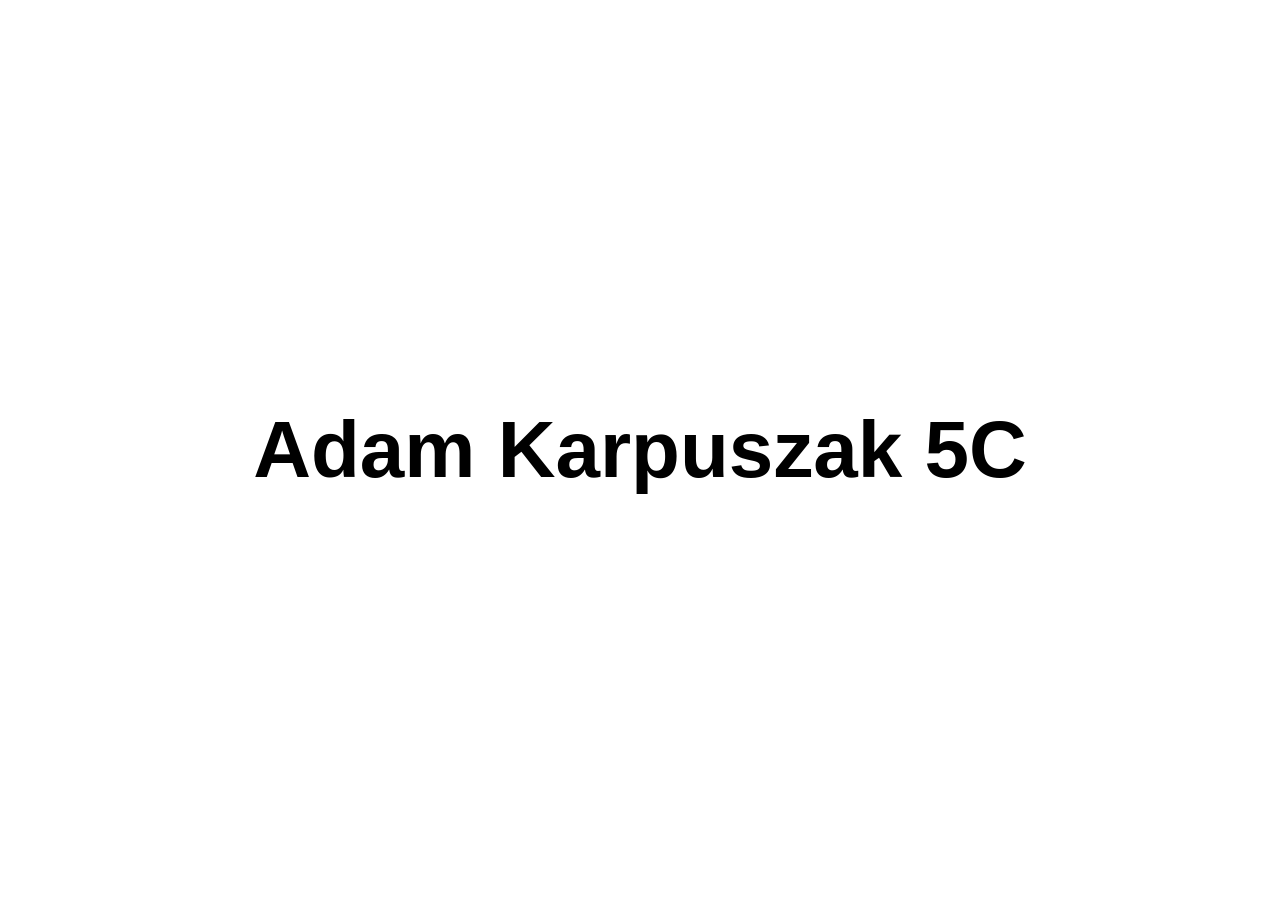
==== index.html @ 8dd635d6 "Add files via upload" ====
<!DOCTYPE html>
<html lang="pl">
<head>
    <meta charset="UTF-8">
    <meta name="viewport" content="width=device-width, initial-scale=1.0">
    <title>Adam Karpuszak 5C</title>
    <style>
        body {
            margin: 0;
            height: 100vh;
            display: flex;
            justify-content: center;
            align-items: center;
            font-family: Arial, sans-serif;
            background-color: white;
        }

        h1 {
            font-size: 80px;
            text-align: center;
            color: black;
        }
    </style>
</head>
<body>
    <h1>Adam Karpuszak 5C</h1>
</body>
</html>
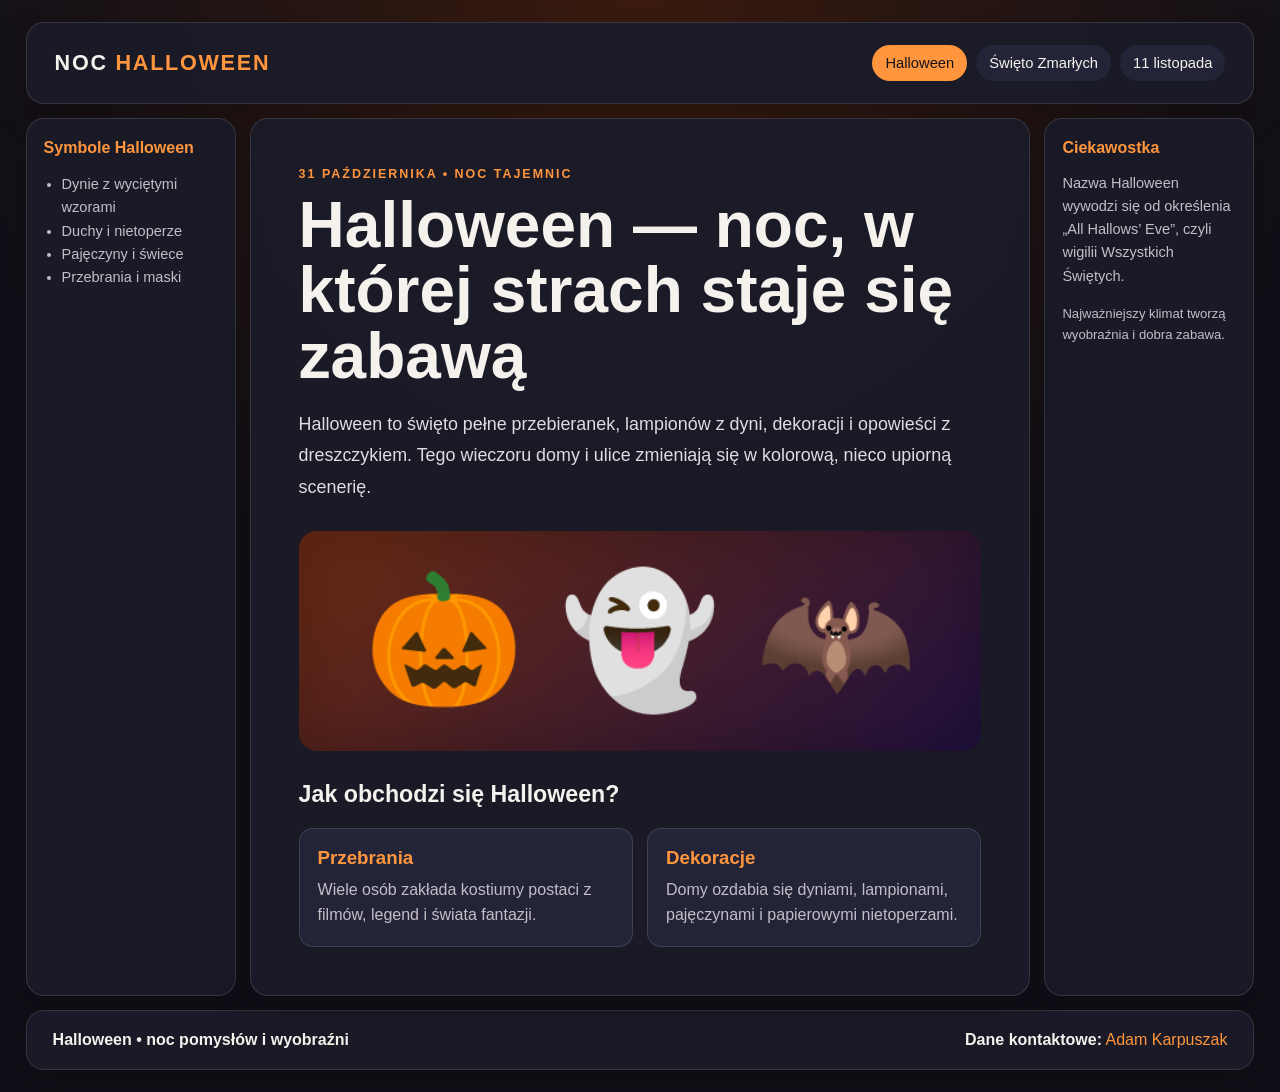
==== commit 4d43b1e8: "Add files via upload" ====
--- a/index.html
+++ b/index.html
@@ -1,28 +1,47 @@
-<!DOCTYPE html>
-<html lang="pl">
-<head>
-    <meta charset="UTF-8">
-    <meta name="viewport" content="width=device-width, initial-scale=1.0">
-    <title>Adam Karpuszak 5C</title>
-    <style>
-        body {
-            margin: 0;
-            height: 100vh;
-            display: flex;
-            justify-content: center;
-            align-items: center;
-            font-family: Arial, sans-serif;
-            background-color: white;
-        }
-
-        h1 {
-            font-size: 80px;
-            text-align: center;
-            color: black;
-        }
-    </style>
-</head>
-<body>
-    <h1>Adam Karpuszak 5C</h1>
-</body>
-</html>+<!DOCTYPE html>
+<html lang="pl">
+<head>
+  <meta charset="UTF-8">
+  <meta name="viewport" content="width=device-width, initial-scale=1.0">
+  <title>Halloween</title>
+  <link rel="stylesheet" href="style.css">
+  <style>
+    :root { --accent:#ff963d; --glow:#3b1b0e; --art1:#6c2b12; --art2:#21113f; }
+  </style>
+</head>
+<body>
+<div class="site">
+  <header>
+    <div class="brand">Noc <span>Halloween</span></div>
+    <nav aria-label="Menu główne">
+      <a href="halloween.html" class="active">Halloween</a>
+      <a href="swieto-zmarlych.html" >Święto Zmarłych</a>
+      <a href="11-listopada.html" >11 listopada</a>
+    </nav>
+  </header>
+  <aside class="left">
+    <h3>Symbole Halloween</h3>
+    <ul><li>Dynie z wyciętymi wzorami</li><li>Duchy i nietoperze</li><li>Pajęczyny i świece</li><li>Przebrania i maski</li></ul>
+  </aside>
+  <main>
+    <div class="eyebrow">31 października • noc tajemnic</div>
+    <h1>Halloween — noc, w której strach staje się zabawą</h1>
+    <p class="lead">Halloween to święto pełne przebieranek, lampionów z dyni, dekoracji i opowieści z dreszczykiem. Tego wieczoru domy i ulice zmieniają się w kolorową, nieco upiorną scenerię.</p>
+    <div class="hero-art" role="img" aria-label="Tematyczna ilustracja: Halloween">🎃 👻 🦇</div>
+    <h2>Jak obchodzi się Halloween?</h2>
+    <div class="cards">
+      <article class="card"><h3>Przebrania</h3><p>Wiele osób zakłada kostiumy postaci z filmów, legend i świata fantazji.</p></article>
+      <article class="card"><h3>Dekoracje</h3><p>Domy ozdabia się dyniami, lampionami, pajęczynami i papierowymi nietoperzami.</p></article>
+    </div>
+  </main>
+  <aside class="right">
+    <h3>Ciekawostka</h3>
+    <p>Nazwa Halloween wywodzi się od określenia „All Hallows’ Eve”, czyli wigilii Wszystkich Świętych.</p><p class='small-note'>Najważniejszy klimat tworzą wyobraźnia i dobra zabawa.</p>
+  </aside>
+  <footer>
+    <div><strong>Halloween • noc pomysłów i wyobraźni</strong></div>
+    <div><strong>Dane kontaktowe:</strong> <span class="contact">Adam Karpuszak</span></div>
+  </footer>
+</div>
+</body>
+</html>
--- a/style.css
+++ b/style.css
@@ -0,0 +1,56 @@
+
+* { box-sizing: border-box; }
+:root {
+  --bg: #101018; --panel: #1b1b29; --panel2: #242438;
+  --text: #f5f2ed; --muted: #c4bdc8; --accent: #ff8a32;
+  --accent2: #a84dff; --line: rgba(255,255,255,.12);
+}
+body { margin: 0; min-height: 100vh; font-family: Arial, Helvetica, sans-serif;
+  color: var(--text); background: radial-gradient(circle at top, var(--glow, #422313), var(--bg) 55%); }
+.site { width: min(1400px, 96%); margin: 22px auto; display: grid;
+  grid-template-columns: 210px minmax(0, 1fr) 210px;
+  grid-template-rows: auto minmax(560px, 1fr) auto;
+  grid-template-areas: "header header header" "left main right" "footer footer footer";
+  gap: 14px; }
+header, aside, main, footer { border: 1px solid var(--line); border-radius: 18px;
+  background: rgba(27,27,41,.94); box-shadow: 0 12px 35px rgba(0,0,0,.22); }
+header { grid-area: header; padding: 22px 28px; display:flex; align-items:center; justify-content:space-between; gap:20px; }
+.brand { font-size: 1.35rem; font-weight: 800; letter-spacing: .08em; text-transform: uppercase; }
+.brand span { color: var(--accent); }
+nav { display:flex; flex-wrap:wrap; gap:9px; }
+nav a { color:var(--text); text-decoration:none; padding:10px 13px; border-radius:999px;
+  background:var(--panel2); font-size:.92rem; transition:.2s; }
+nav a:hover, nav a.active { background:var(--accent); color:#17131a; }
+aside { padding:20px 17px; color:var(--muted); }
+.left { grid-area:left; } .right { grid-area:right; }
+aside h3 { color:var(--accent); font-size:1rem; margin:0 0 12px; }
+aside p, aside li { font-size:.91rem; line-height:1.6; }
+aside ul { padding-left:18px; }
+main { grid-area:main; padding:clamp(22px,4vw,48px); overflow:hidden; position:relative; }
+.eyebrow { color:var(--accent); font-weight:bold; letter-spacing:.16em; text-transform:uppercase; font-size:.78rem; }
+h1 { font-size:clamp(2.2rem,5vw,4.4rem); line-height:1.02; margin:12px 0 20px; }
+h2 { font-size:1.45rem; margin-top:30px; }
+.lead { font-size:1.12rem; color:#e1dbe2; line-height:1.75; max-width:780px; }
+.hero-art { min-height:220px; margin:28px 0; border-radius:18px; display:flex; align-items:center;
+  justify-content:center; text-align:center; font-size:clamp(4rem,10vw,8rem);
+  background:linear-gradient(135deg,var(--art1),var(--art2)); box-shadow:inset 0 0 70px rgba(0,0,0,.25); }
+.cards { display:grid; grid-template-columns:repeat(2,minmax(0,1fr)); gap:14px; margin-top:20px; }
+.card { background:var(--panel2); border:1px solid var(--line); border-radius:14px; padding:18px; }
+.card h3 { color:var(--accent); margin:0 0 8px; }
+.card p { color:var(--muted); line-height:1.6; margin:0; }
+footer { grid-area:footer; padding:20px 26px; display:flex; justify-content:space-between; flex-wrap:wrap; gap:12px; color:var(--muted); }
+footer strong { color:var(--text); }
+footer .contact { color:var(--accent); }
+.small-note { font-size:.82rem; color:var(--muted); }
+@media (max-width: 850px) {
+ .site { grid-template-columns:1fr 1fr; grid-template-rows:auto auto auto auto;
+   grid-template-areas:"header header" "main main" "left right" "footer footer"; }
+ header { align-items:flex-start; flex-direction:column; }
+ main { min-height:unset; }
+}
+@media (max-width: 560px) {
+ .site { width:94%; margin:12px auto; grid-template-columns:1fr;
+   grid-template-areas:"header" "main" "left" "right" "footer"; }
+ .cards { grid-template-columns:1fr; }
+ nav a { font-size:.82rem; padding:9px 10px; }
+}
